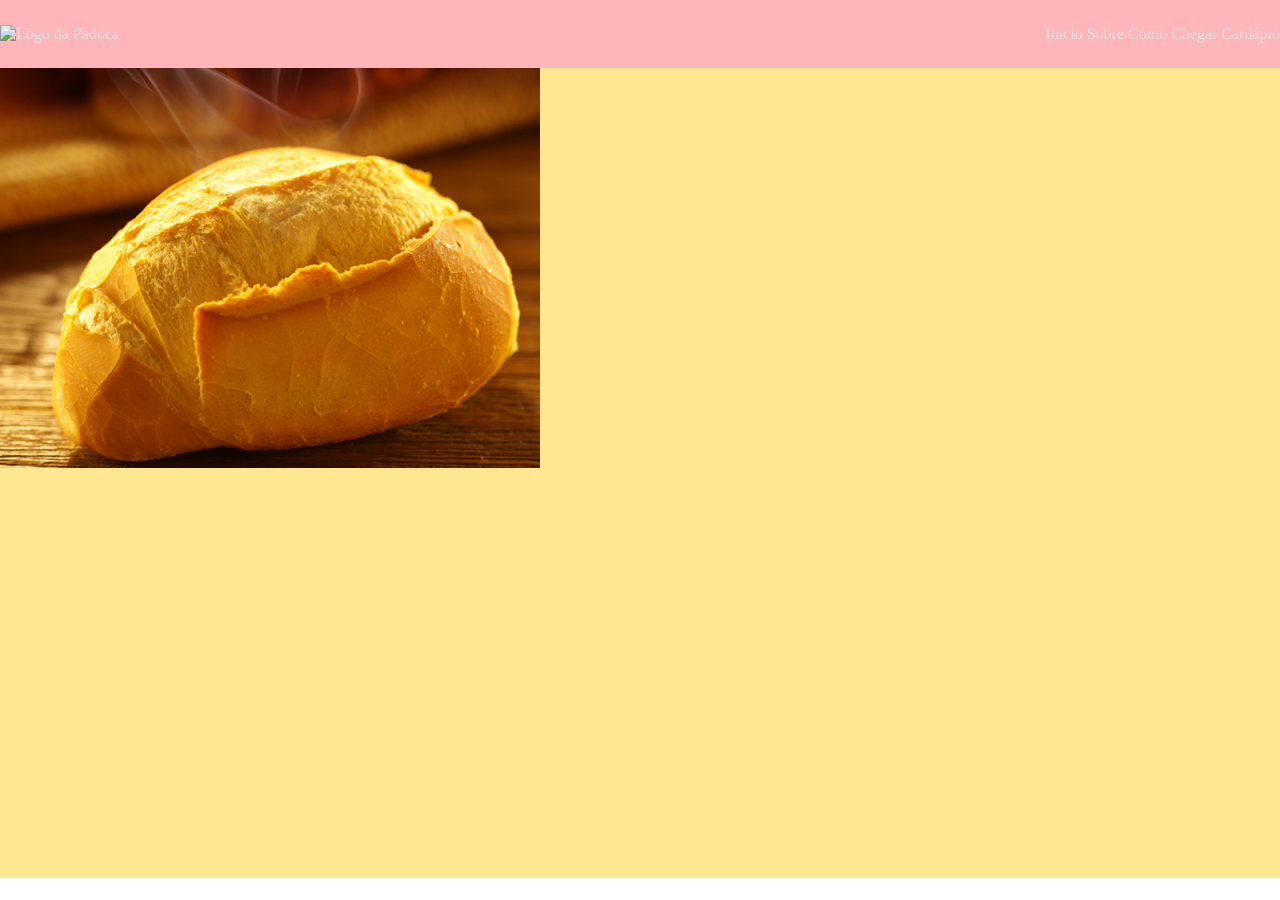
==== index.html @ beea47ed "Finalizado a estrutura inicial" ====
<!DOCTYPE html>
<html lang="pt-BR">
<head>
    <meta charset="UTF-8">
    <meta name="viewport" content="width=device-width, initial-scale=1.0">
    <title>Padoca Mágica</title>
    <link rel="stylesheet" href="./css/home.css">
</head>



<body>
    <header id="header" class="header">
        <img src="" alt="Logo da Padoca">



        <nav class="navigation">
            <a href="">Início</a>
            <a href="">Sobre</a>
            <a href="">Como Chegar</a>
            <a href="">Cardápio</a>
        </nav>
    </header>
    
    <main id="content" class="content">
        <section id="hero" class="hero">
        <img src="./assets/img/paoquentinho.png" alt="Pão Quentinho">
        <svg><use href="assets/icons/seta.svg"></use></svg>
        </section>
    </main>

</body>
</html>
---- css/home.css ----
@import url(layout.css);

.hero{
     background-color: var(--cor-alternativa);

     height: 90vh;


}
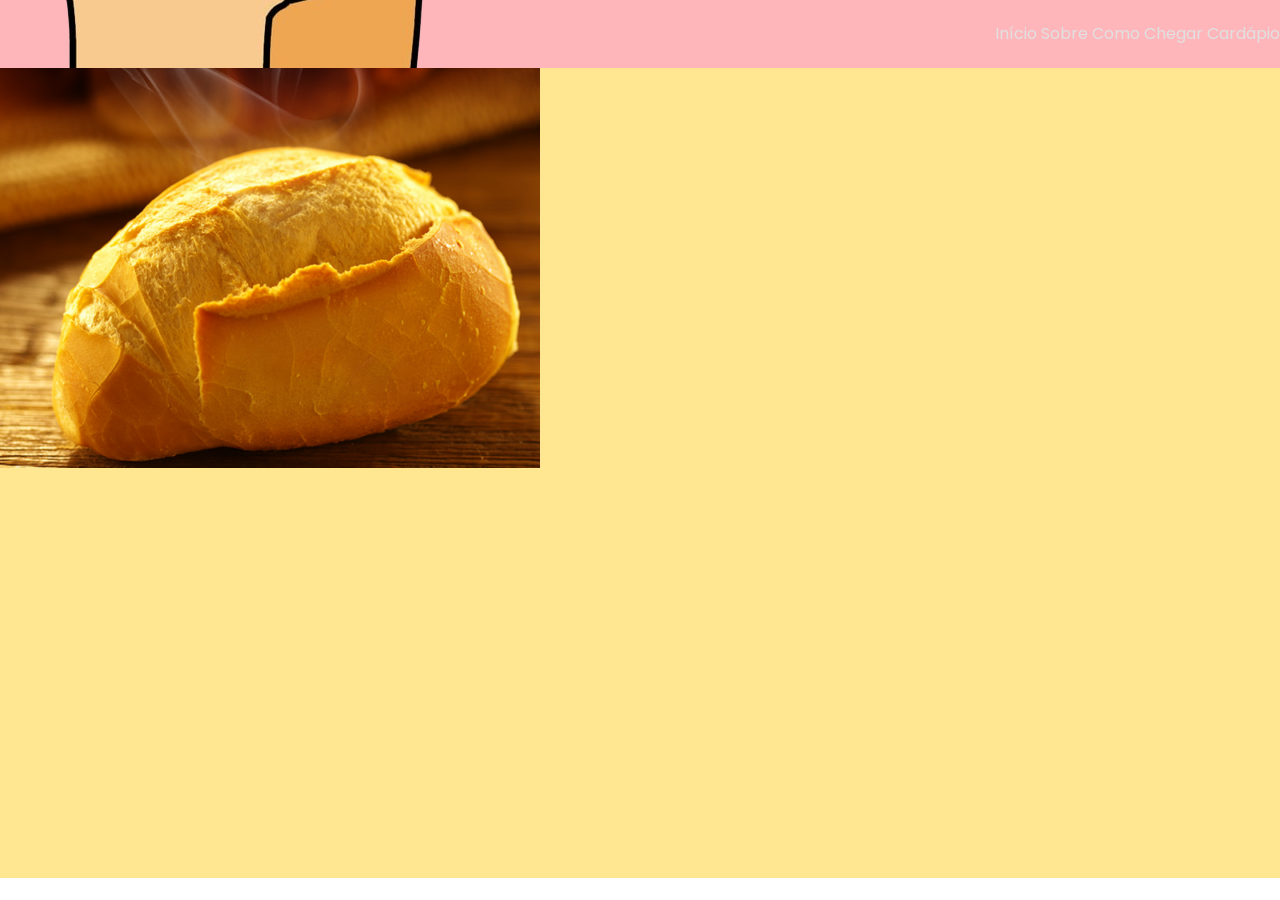
==== commit 50d242d4: "Fazendo ajustes com outro arquivo" ====
--- a/index.html
+++ b/index.html
@@ -11,7 +11,12 @@
 
 <body>
     <header id="header" class="header">
-        <img src="" alt="Logo da Padoca">
+        <div class="logo">
+        <img 
+        src="./assets/img/LogoImage.png" 
+        alt="Logo da Padoca Mágica">
+        <h1>Padoka Mágica</h1>
+        </div>
 
 
 
@@ -26,7 +31,7 @@
     <main id="content" class="content">
         <section id="hero" class="hero">
         <img src="./assets/img/paoquentinho.png" alt="Pão Quentinho">
-        <svg><use href="assets/icons/seta.svg"></use></svg>
+        <svg><use href="./assets/icons/seta.svg"></use></svg>
         </section>
     </main>
 
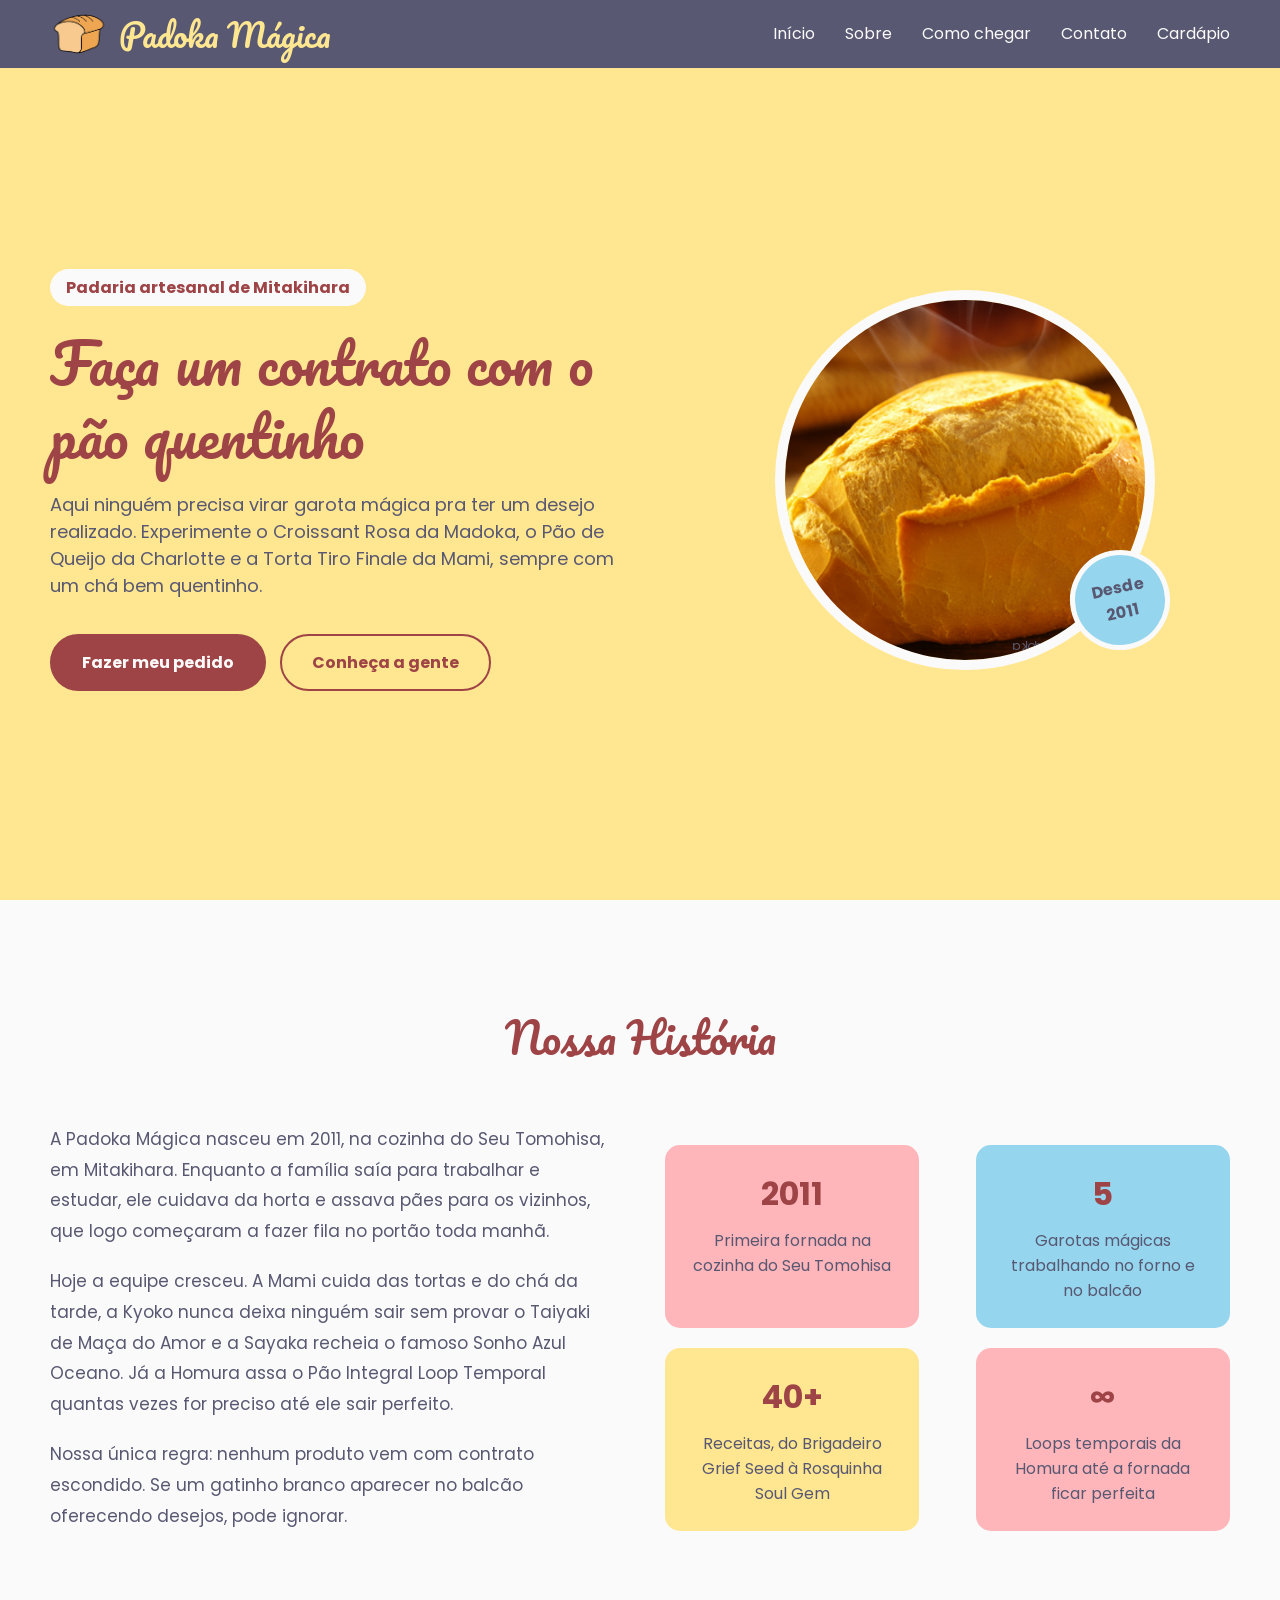
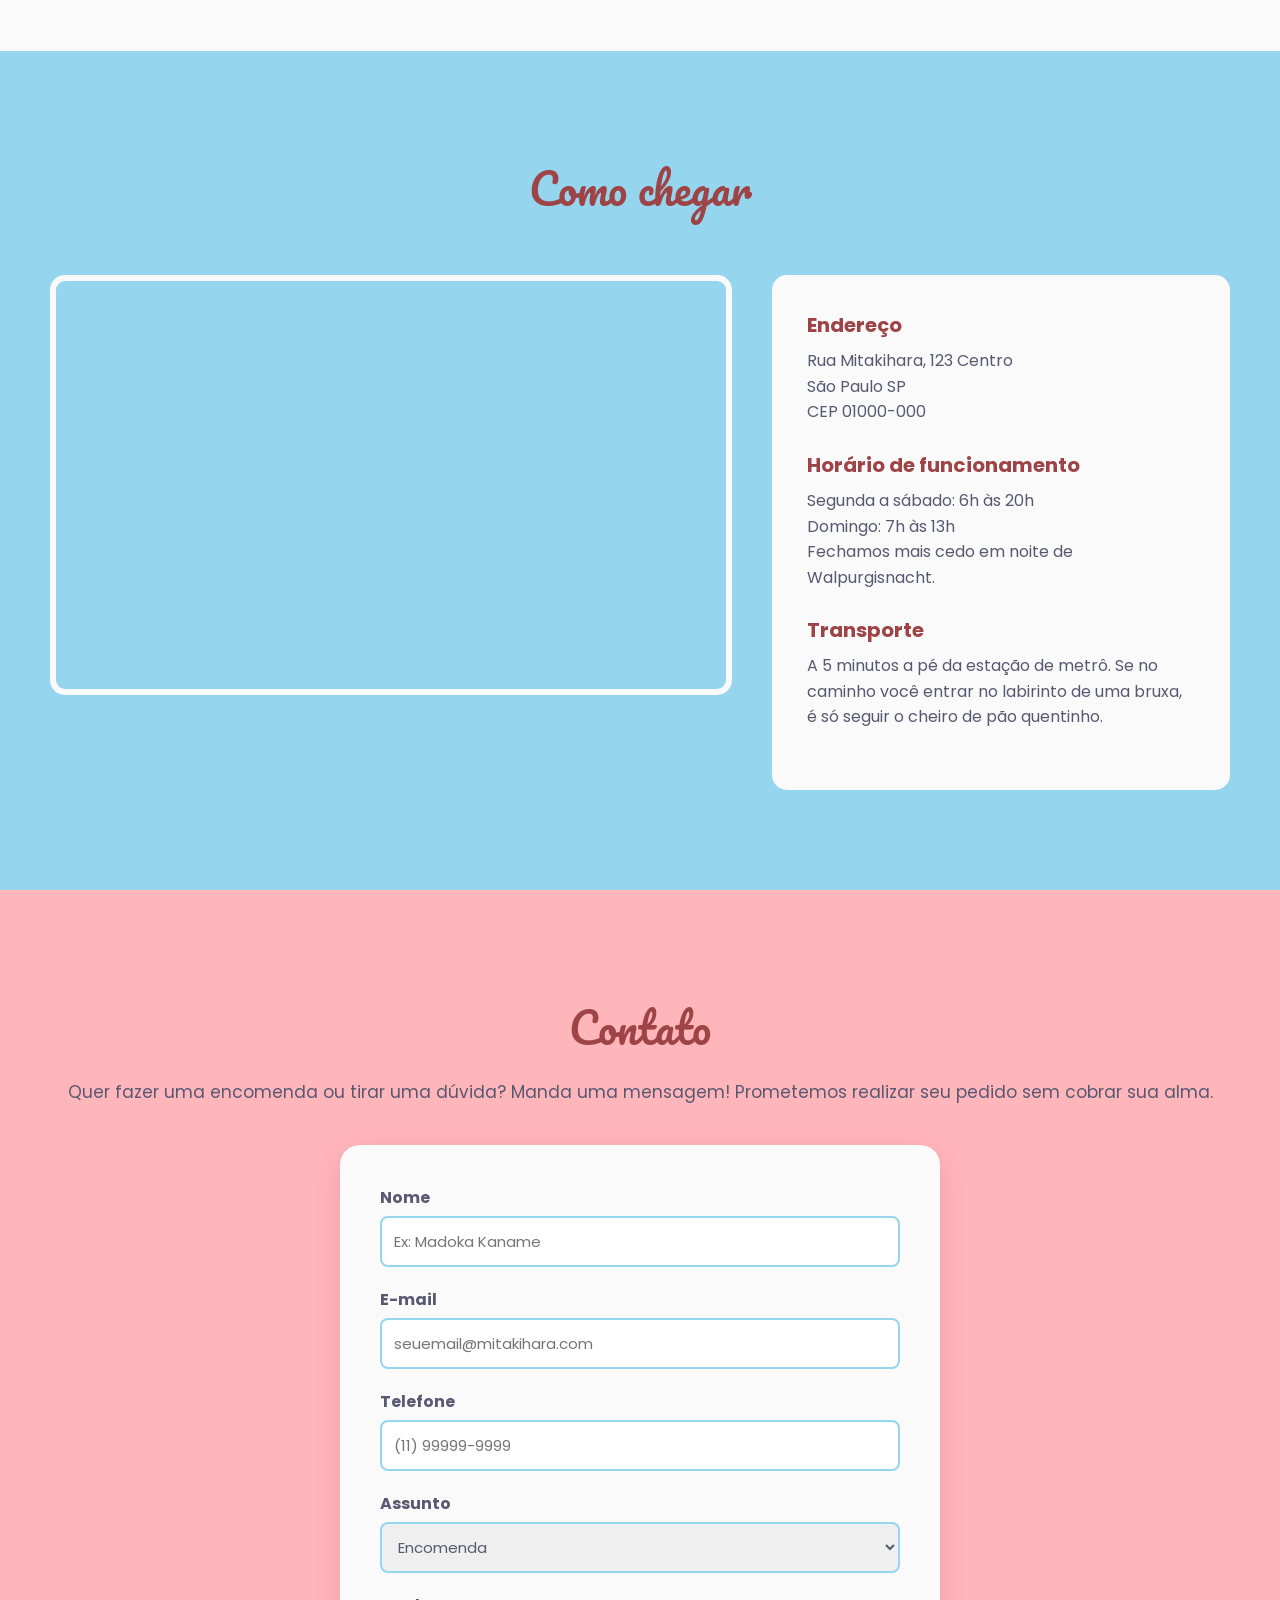
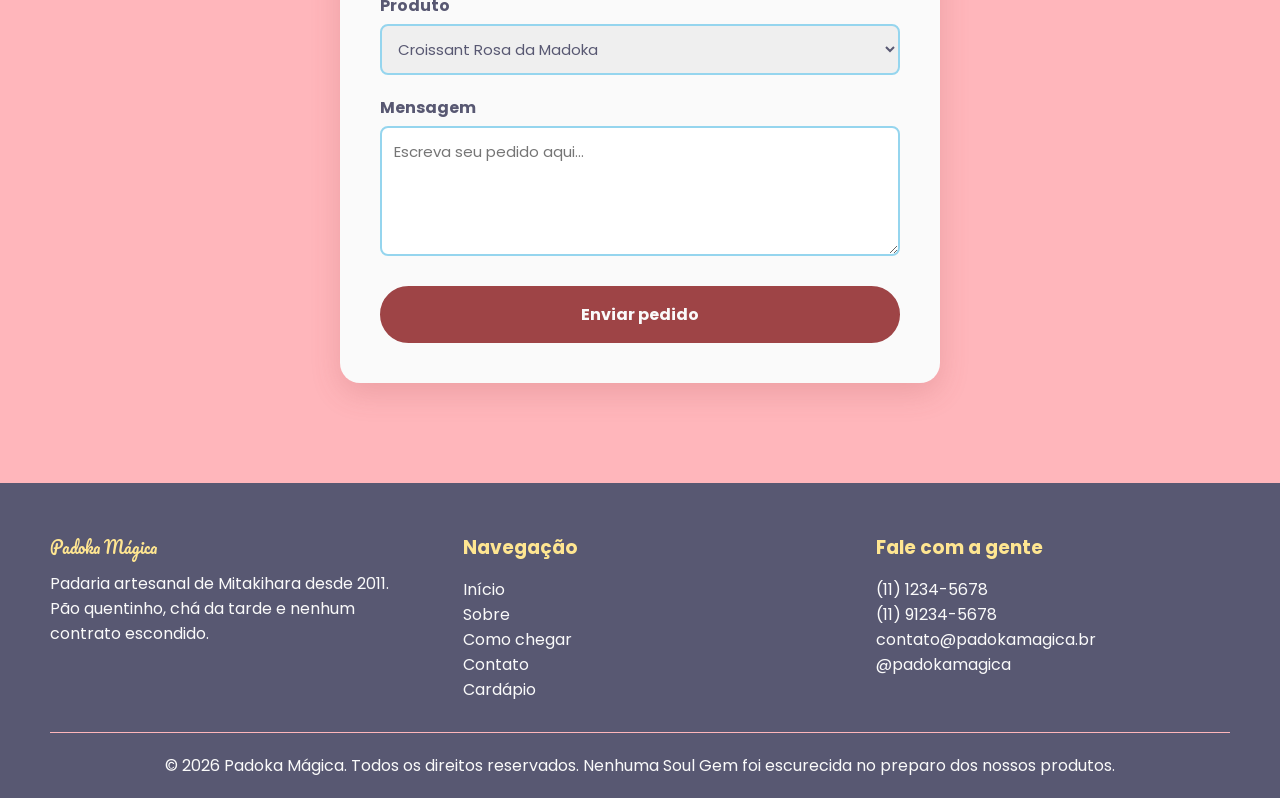
==== commit d314539a: "site quase finalizado falta os extras" ====
--- a/index.html
+++ b/index.html
@@ -1,39 +1,221 @@
-<!DOCTYPE html>
+<!doctype html>
 <html lang="pt-BR">
 <head>
-    <meta charset="UTF-8">
-    <meta name="viewport" content="width=device-width, initial-scale=1.0">
-    <title>Padoca Mágica</title>
-    <link rel="stylesheet" href="./css/home.css">
+<meta charset="UTF-8" />
+<meta name="viewport" content="width=device-width, initial-scale=1.0" />
+<title>Padoka Mágica</title>
+<link rel="stylesheet" href="./css/home.css" />
+<link
+rel="shortcut icon"
+href="assets/img/LogoImage.png"
+type="image/png" />
 </head>
-
-
-
 <body>
-    <header id="header" class="header">
-        <div class="logo">
-        <img 
-        src="./assets/img/LogoImage.png" 
-        alt="Logo da Padoca Mágica">
-        <h1>Padoka Mágica</h1>
-        </div>
-
-
-
-        <nav class="navigation">
-            <a href="">Início</a>
-            <a href="">Sobre</a>
-            <a href="">Como Chegar</a>
-            <a href="">Cardápio</a>
-        </nav>
-    </header>
-    
-    <main id="content" class="content">
-        <section id="hero" class="hero">
-        <img src="./assets/img/paoquentinho.png" alt="Pão Quentinho">
-        <svg><use href="./assets/icons/seta.svg"></use></svg>
-        </section>
-    </main>
-
+<header id="header" class="header">
+<a href="./index.html#hero" class="logoContainer">
+<img src="./assets/img/LogoImage.png" alt="Logo da Padoka Mágica" />
+<h1>Padoka Mágica</h1>
+</a>
+<nav class="navigation">
+<a href="./index.html#hero">Início</a>
+<a href="./index.html#historia">Sobre</a>
+<a href="./index.html#comoChegar">Como chegar</a>
+<a href="./index.html#contato">Contato</a>
+<a href="">Cardápio</a>
+</nav>
+</header>
+
+<main id="content" class="content">
+<section id="hero" class="hero">
+<div class="heroTexto">
+<p class="heroTag">Padaria artesanal de Mitakihara</p>
+<h1 class="heroTitulo">Faça um contrato com o pão quentinho</h1>
+<p class="heroSubtitulo">
+Aqui ninguém precisa virar garota mágica pra ter um desejo
+realizado. Experimente o Croissant Rosa da Madoka, o Pão de Queijo
+da Charlotte e a Torta Tiro Finale da Mami, sempre com um chá bem
+quentinho.
+</p>
+<div class="heroBotoes">
+<a href="#contato" class="botao">Fazer meu pedido</a>
+<a href="#historia" class="botao botaoSecundario">
+Conheça a gente
+</a>
+</div>
+</div>
+<div class="heroImagem">
+<div class="circulo">
+<img src="./assets/img/Madoka.png" alt="Madoka" class="madoka" />
+<img
+src="./assets/img/paoquentinho.png"
+alt="Pão Quentinho"
+class="pao" />
+</div>
+<p class="selo">Desde<br />2011</p>
+</div>
+</section>
+
+<section id="historia" class="historia">
+<h2 class="tituloSecao">Nossa História</h2>
+<div class="historiaConteudo">
+<div class="historiaTexto">
+<p>
+A Padoka Mágica nasceu em 2011, na cozinha do Seu Tomohisa, em
+Mitakihara. Enquanto a família saía para trabalhar e estudar, ele
+cuidava da horta e assava pães para os vizinhos, que logo
+começaram a fazer fila no portão toda manhã.
+</p>
+<p>
+Hoje a equipe cresceu. A Mami cuida das tortas e do chá da tarde,
+a Kyoko nunca deixa ninguém sair sem provar o Taiyaki de Maça do
+Amor e a Sayaka recheia o famoso Sonho Azul Oceano. Já a Homura
+assa o Pão Integral Loop Temporal quantas vezes for preciso até
+ele sair perfeito.
+</p>
+<p>
+Nossa única regra: nenhum produto vem com contrato escondido. Se
+um gatinho branco aparecer no balcão oferecendo desejos, pode
+ignorar.
+</p>
+</div>
+<div class="historiaCards">
+<div class="card">
+<span class="cardNumero">2011</span>
+<p>Primeira fornada na cozinha do Seu Tomohisa</p>
+</div>
+<div class="card cardAzul">
+<span class="cardNumero">5</span>
+<p>Garotas mágicas trabalhando no forno e no balcão</p>
+</div>
+<div class="card cardAmarelo">
+<span class="cardNumero">40+</span>
+<p>Receitas, do Brigadeiro Grief Seed à Rosquinha Soul Gem</p>
+</div>
+<div class="card">
+<span class="cardNumero">&infin;</span>
+<p>Loops temporais da Homura até a fornada ficar perfeita</p>
+</div>
+</div>
+</div>
+</section>
+
+<section id="comoChegar" class="comoChegar">
+<h2 class="tituloSecao">Como chegar</h2>
+<div class="comoChegarConteudo">
+<div class="mapa">
+<iframe
+src="https://maps.google.com/maps?q=Pra%C3%A7a%20da%20S%C3%A9%2C%20S%C3%A3o%20Paulo&z=15&output=embed"
+loading="lazy"
+title="Mapa da Padoka Mágica"></iframe>
+</div>
+<div class="infoEndereco">
+<h3>Endereço</h3>
+<p>
+Rua Mitakihara, 123 Centro<br />São Paulo SP<br />CEP
+01000-000
+</p>
+<h3>Horário de funcionamento</h3>
+<p>
+Segunda a sábado: 6h às 20h<br />Domingo: 7h às 13h<br />Fechamos
+mais cedo em noite de Walpurgisnacht.
+</p>
+<h3>Transporte</h3>
+<p>
+A 5 minutos a pé da estação de metrô. Se no caminho você entrar no
+labirinto de uma bruxa, é só seguir o cheiro de pão quentinho.
+</p>
+</div>
+</div>
+</section>
+
+<section id="contato" class="contato">
+<h2 class="tituloSecao">Contato</h2>
+<p class="contatoTexto">
+Quer fazer uma encomenda ou tirar uma dúvida? Manda uma mensagem!
+Prometemos realizar seu pedido sem cobrar sua alma.
+</p>
+<form id="formContato" class="formulario" action="#">
+<label for="nome">Nome</label>
+<input
+type="text"
+id="nome"
+name="nome"
+placeholder="Ex: Madoka Kaname"
+required />
+<label for="email">E-mail</label>
+<input
+type="email"
+id="email"
+name="email"
+placeholder="seuemail@mitakihara.com"
+required />
+<label for="telefone">Telefone</label>
+<input
+type="tel"
+id="telefone"
+name="telefone"
+placeholder="(11) 99999-9999" />
+<label for="assunto">Assunto</label>
+<select id="assunto" name="assunto">
+<option value="encomenda">Encomenda</option>
+<option value="duvida">Dúvida</option>
+<option value="elogio">Elogio</option>
+<option value="desejo">Fazer um desejo (não recomendamos)</option>
+</select>
+<label for="produto">Produto</label>
+<select id="produto" name="produto">
+<option value="croissant">Croissant Rosa da Madoka</option>
+<option value="paoQueijo">Pão de Queijo da Charlotte</option>
+<option value="torta">Torta Tiro Finale da Mami</option>
+<option value="taiyaki">Taiyaki de Maça do Amor da Kyoko</option>
+<option value="sonho">Sonho Azul Oceano da Sayaka</option>
+<option value="integral">Pão Integral Loop Temporal da Homura</option>
+<option value="rosquinha">Rosquinha Soul Gem</option>
+<option value="brigadeiro">Brigadeiro Grief Seed</option>
+<option value="cafe">Café Walpurgisnacht (extra forte)</option>
+</select>
+<label for="mensagem">Mensagem</label>
+<textarea
+id="mensagem"
+name="mensagem"
+placeholder="Escreva seu pedido aqui..."
+required></textarea>
+<button type="submit" class="botao botaoEnviar">Enviar pedido</button>
+</form>
+</section>
+</main>
+
+<footer id="footer" class="footer">
+<div class="footerContainer">
+<div class="footerColuna">
+<p class="footerLogo">Padoka Mágica</p>
+<p>
+Padaria artesanal de Mitakihara desde 2011. Pão quentinho, chá da
+tarde e nenhum contrato escondido.
+</p>
+</div>
+<div class="footerColuna">
+<h3>Navegação</h3>
+<a href="./index.html#hero">Início</a>
+<a href="./index.html#historia">Sobre</a>
+<a href="./index.html#comoChegar">Como chegar</a>
+<a href="./index.html#contato">Contato</a>
+<a href="">Cardápio</a>
+</div>
+<div class="footerColuna">
+<h3>Fale com a gente</h3>
+<p>(11) 1234-5678</p>
+<p>(11) 91234-5678</p>
+<p>contato@padokamagica.br</p>
+<p>@padokamagica</p>
+</div>
+</div>
+<div class="copyright">
+<p>
+&copy; 2026 Padoka Mágica. Todos os direitos reservados. Nenhuma Soul
+Gem foi escurecida no preparo dos nossos produtos.
+</p>
+</div>
+</footer>
 </body>
 </html>
--- a/css/home.css
+++ b/css/home.css
@@ -1,9 +1,356 @@
 @import url(layout.css);
 
-.hero{
-     background-color: var(--cor-alternativa);
-
-     height: 90vh;
-
-
+.hero {
+display: flex;
+align-items: center;
+justify-content: space-between;
+min-height: 100vh;
+padding: 120px 50px 60px 50px;
+background-color: var(--cor-amarela);
+}
+
+.heroTexto {
+width: 50%;
+}
+
+.heroTag {
+background-color: var(--cor-branca);
+color: var(--cor-vermelho);
+font-weight: bold;
+width: fit-content;
+padding: 6px 16px;
+margin-bottom: 20px;
+border-radius: 20px;
+}
+
+.heroTitulo {
+color: var(--cor-vermelho);
+font-family: "Fonte Titulo";
+font-size: 56px;
+font-weight: 300;
+line-height: 1.3;
+margin-bottom: 20px;
+}
+
+.heroSubtitulo {
+margin-bottom: 35px;
+font-size: large;
+}
+
+.botao {
+display: inline-block;
+background-color: var(--cor-vermelho);
+color: var(--cor-branca);
+border: 2px solid var(--cor-vermelho);
+border-radius: 30px;
+padding: 14px 30px;
+font-weight: bold;
+transition: 300ms;
+}
+
+.botaoSecundario {
+margin-left: 10px;
+background-color: transparent;
+color: var(--cor-vermelho);
+}
+
+.botao:hover {
+background-color: #742b2c;
+border-color: #742b2c;
+transform: translateY(-3px);
+}
+
+.botaoSecundario:hover {
+background-color: var(--cor-vermelho);
+border-color: var(--cor-vermelho);
+color: var(--cor-branca);
+}
+
+.heroImagem {
+width: 45%;
+display: flex;
+justify-content: center;
+position: relative;
+}
+
+.circulo {
+width: 380px;
+height: 380px;
+border: 10px solid var(--cor-branca);
+border-radius: 50%;
+overflow: hidden;
+position: relative;
+}
+
+.madoka {
+position: absolute;
+width: 80%;
+bottom: 0;
+left: 10%;
+transform: translateY(-6.5%) scale(-0.75, 0.75);
+z-index: 2;
+}
+
+.pao {
+position: absolute;
+width: 100%;
+height: 100%;
+object-fit: cover;
+z-index: 1;
+}
+
+.selo {
+position: absolute;
+bottom: 20px;
+right: 60px;
+z-index: 3;
+height: 100px;
+width: 100px;
+background-color: var(--cor-azul);
+border: 5px solid var(--cor-branca);
+border-radius: 50%;
+display: flex;
+justify-content: center;
+align-items: center;
+text-align: center;
+font-weight: bold;
+transform: rotate(-12deg);
+}
+
+.historia {
+padding: 100px 50px;
+background-color: var(--cor-branca);
+}
+
+.tituloSecao {
+margin-bottom: 50px;
+font-family: "Fonte Titulo";
+font-size: 42px;
+font-weight: 300;
+text-align: center;
+color: var(--cor-vermelho);
+}
+
+.historiaConteudo {
+display: flex;
+align-items: center;
+gap: 50px;
+}
+
+.historiaTexto {
+width: 50%;
+}
+
+.historiaTexto p {
+margin-bottom: 20px;
+font-size: 17px;
+line-height: 1.8;
+}
+
+.historiaCards {
+width: 50%;
+display: flex;
+flex-wrap: wrap;
+justify-content: space-between;
+gap: 20px;
+}
+
+.card {
+width: 45%;
+padding: 25px;
+background-color: var(--cor-rosa);
+border-radius: 15px;
+text-align: center;
+transition: 300ms;
+}
+
+.card:hover {
+transform: scale(1.05);
+}
+
+.cardNumero {
+display: block;
+margin-bottom: 10px;
+font-size: 32px;
+font-weight: bold;
+color: var(--cor-vermelho);
+}
+
+.cardAzul {
+background-color: var(--cor-azul);
+}
+
+.cardAmarelo {
+background-color: var(--cor-amarela);
+}
+
+.comoChegar {
+padding: 100px 50px;
+background-color: var(--cor-azul);
+}
+
+.comoChegarConteudo {
+display: flex;
+gap: 40px;
+}
+
+.mapa {
+width: 60%;
+}
+
+.mapa iframe {
+display: block;
+width: 100%;
+height: 420px;
+border: 6px solid var(--cor-branca);
+border-radius: 15px;
+}
+
+.infoEndereco {
+width: 40%;
+padding: 35px;
+background-color: var(--cor-branca);
+border-radius: 15px;
+}
+
+.infoEndereco h3 {
+margin-bottom: 8px;
+font-size: 20px;
+color: var(--cor-vermelho);
+}
+
+.infoEndereco p {
+margin-bottom: 25px;
+line-height: 1.6;
+}
+
+.contato {
+padding: 100px 50px;
+background-color: var(--cor-rosa);
+}
+
+.contato .tituloSecao {
+margin-bottom: 15px;
+}
+
+.contatoTexto {
+margin-bottom: 40px;
+font-size: 17px;
+text-align: center;
+}
+
+.formulario {
+display: flex;
+flex-direction: column;
+max-width: 600px;
+margin: 0 auto;
+padding: 40px;
+background-color: var(--cor-branca);
+border-radius: 20px;
+box-shadow: 0px 10px 30px rgba(158, 68, 70, 0.2);
+}
+
+.formulario label {
+margin-bottom: 6px;
+font-weight: bold;
+}
+
+.formulario input,
+.formulario select,
+.formulario textarea {
+margin-bottom: 20px;
+padding: 12px;
+border: 2px solid var(--cor-azul);
+border-radius: 8px;
+font-family: inherit;
+font-size: 15px;
+color: var(--cor-roxa);
+}
+
+.formulario input:focus,
+.formulario select:focus,
+.formulario textarea:focus {
+outline: none;
+border-color: var(--cor-vermelho);
+}
+
+.formulario textarea {
+height: 130px;
+resize: vertical;
+}
+
+.botaoEnviar {
+margin-top: 10px;
+font-family: inherit;
+font-size: 16px;
+cursor: pointer;
+}
+
+@media (max-width: 768px) {
+.hero {
+flex-direction: column;
+padding: 190px 20px 60px;
+}
+
+.heroTexto,
+.heroImagem {
+width: 100%;
+}
+
+.heroTexto {
+text-align: center;
+}
+
+.heroTag {
+margin: 0 auto 20px;
+}
+
+.heroTitulo {
+font-size: 38px;
+}
+
+.botaoSecundario {
+margin-left: 0;
+margin-top: 10px;
+}
+
+.circulo {
+width: 250px;
+height: 250px;
+margin-top: 40px;
+}
+
+.selo {
+width: 85px;
+height: 85px;
+right: 20px;
+font-size: 14px;
+}
+
+.historia,
+.comoChegar,
+.contato {
+padding: 70px 20px;
+}
+
+.tituloSecao {
+font-size: 34px;
+}
+
+.historiaConteudo,
+.comoChegarConteudo {
+flex-direction: column;
+}
+
+.historiaTexto,
+.historiaCards,
+.mapa,
+.infoEndereco,
+.card {
+width: 100%;
+}
+
+.formulario {
+padding: 25px;
+}
 }
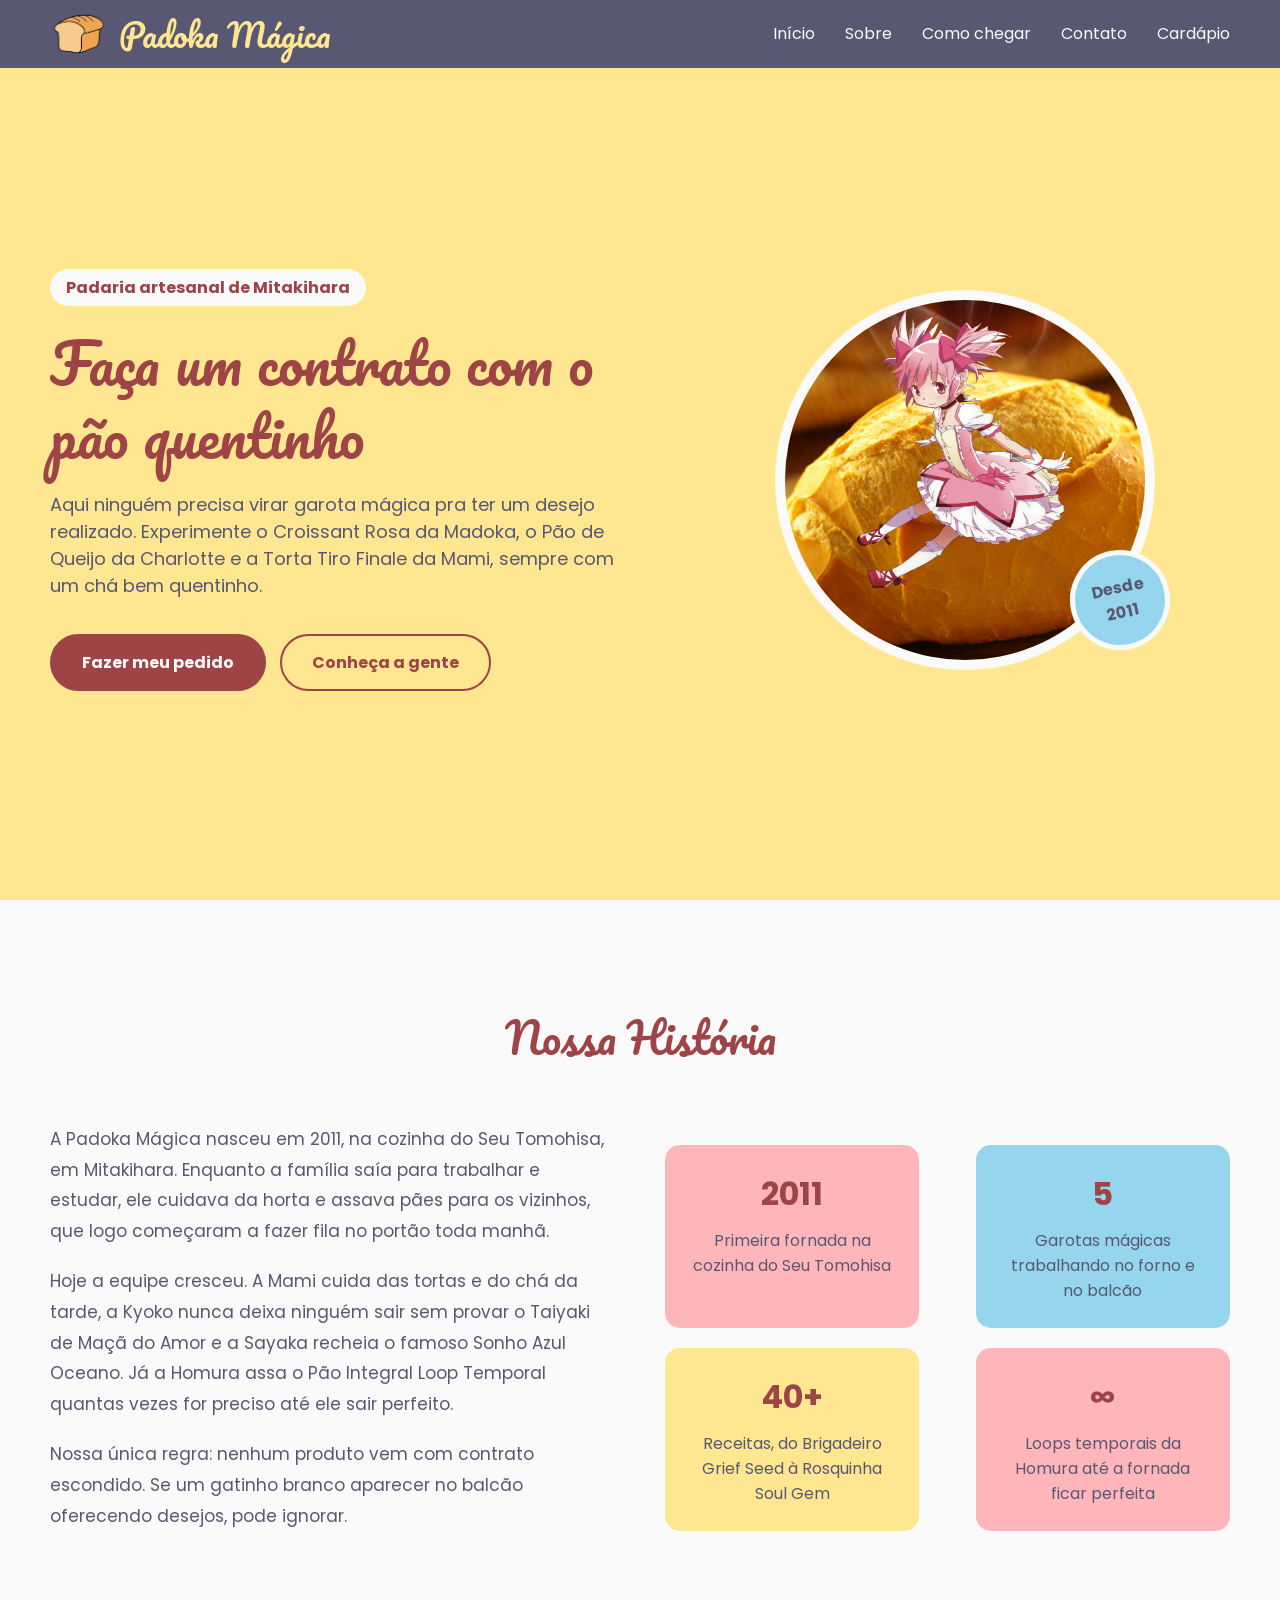
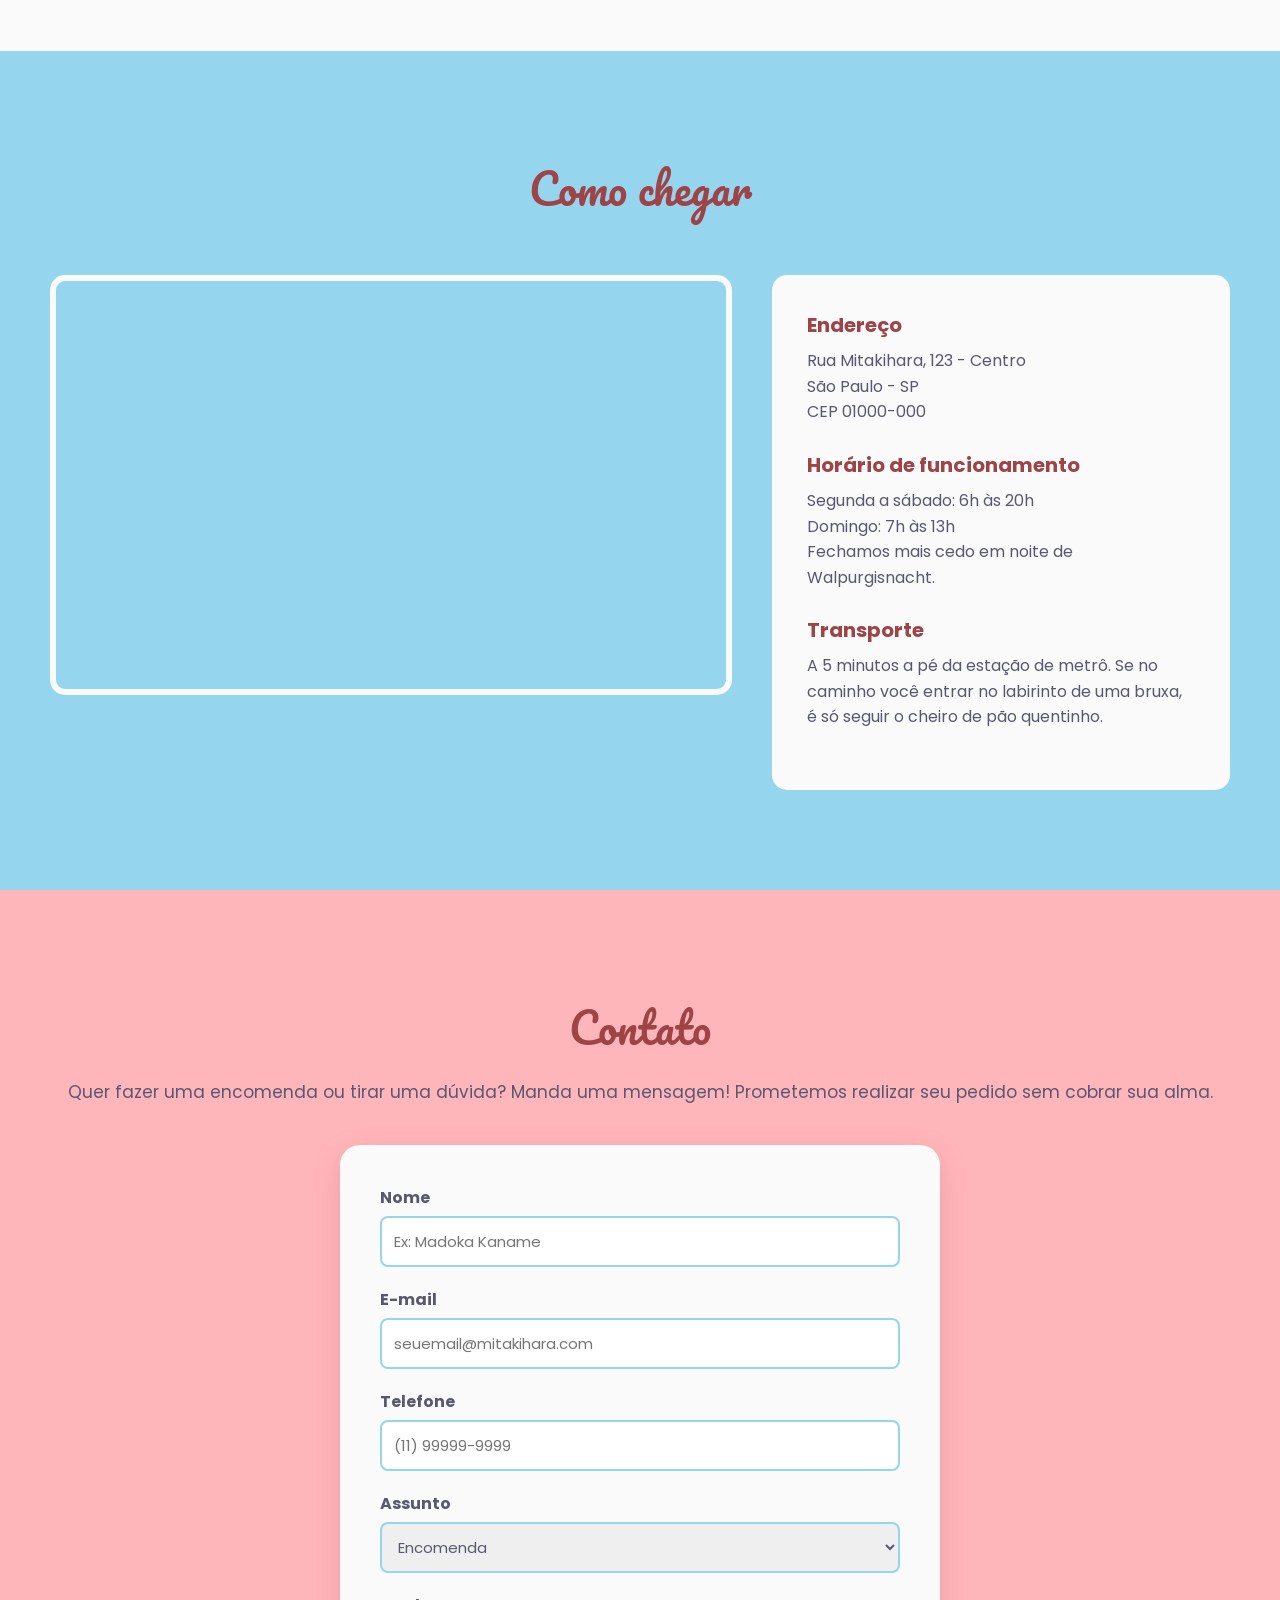
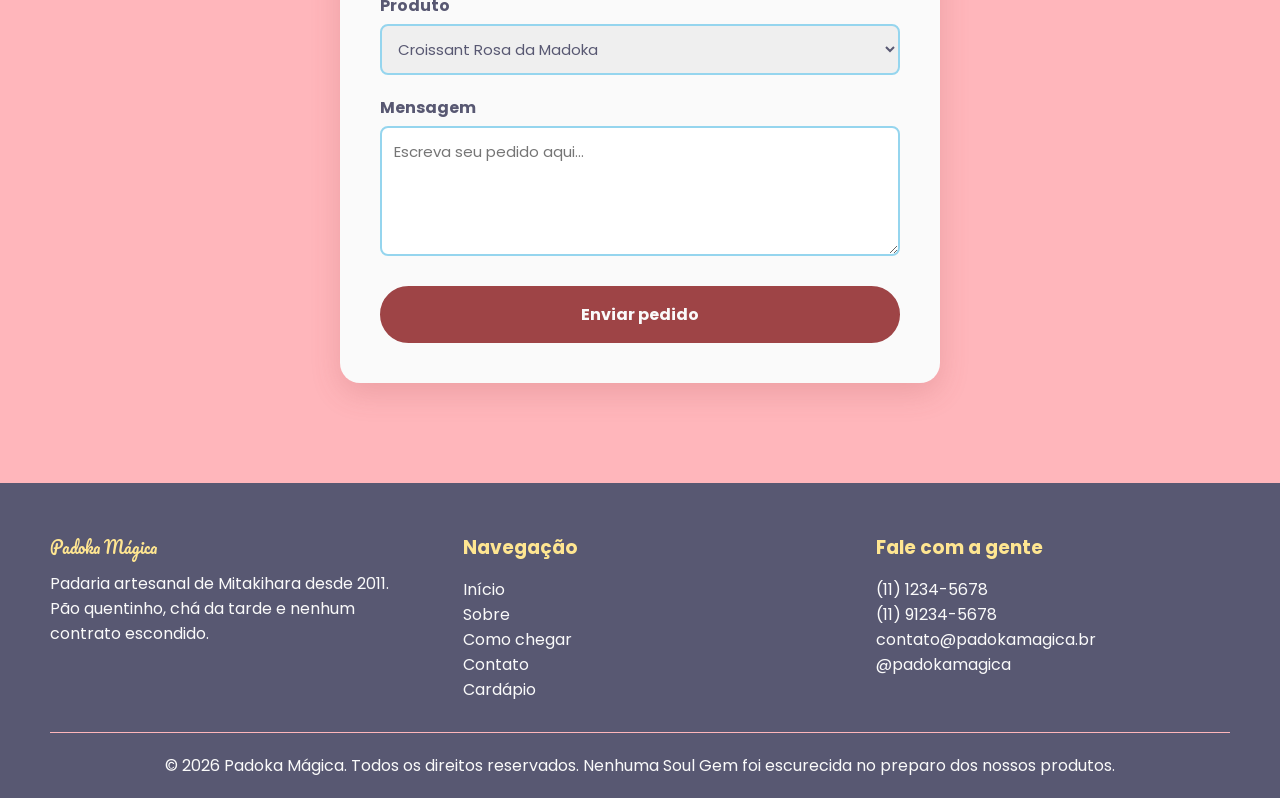
==== commit 0e25b1db: "estilizando o cardapio" ====
--- a/index.html
+++ b/index.html
@@ -1,221 +1,225 @@
 <!doctype html>
 <html lang="pt-BR">
-<head>
-<meta charset="UTF-8" />
-<meta name="viewport" content="width=device-width, initial-scale=1.0" />
-<title>Padoka Mágica</title>
-<link rel="stylesheet" href="./css/home.css" />
-<link
-rel="shortcut icon"
-href="assets/img/LogoImage.png"
-type="image/png" />
-</head>
-<body>
-<header id="header" class="header">
-<a href="./index.html#hero" class="logoContainer">
-<img src="./assets/img/LogoImage.png" alt="Logo da Padoka Mágica" />
-<h1>Padoka Mágica</h1>
-</a>
-<nav class="navigation">
-<a href="./index.html#hero">Início</a>
-<a href="./index.html#historia">Sobre</a>
-<a href="./index.html#comoChegar">Como chegar</a>
-<a href="./index.html#contato">Contato</a>
-<a href="">Cardápio</a>
-</nav>
-</header>
-
-<main id="content" class="content">
-<section id="hero" class="hero">
-<div class="heroTexto">
-<p class="heroTag">Padaria artesanal de Mitakihara</p>
-<h1 class="heroTitulo">Faça um contrato com o pão quentinho</h1>
-<p class="heroSubtitulo">
-Aqui ninguém precisa virar garota mágica pra ter um desejo
-realizado. Experimente o Croissant Rosa da Madoka, o Pão de Queijo
-da Charlotte e a Torta Tiro Finale da Mami, sempre com um chá bem
-quentinho.
-</p>
-<div class="heroBotoes">
-<a href="#contato" class="botao">Fazer meu pedido</a>
-<a href="#historia" class="botao botaoSecundario">
-Conheça a gente
-</a>
-</div>
-</div>
-<div class="heroImagem">
-<div class="circulo">
-<img src="./assets/img/Madoka.png" alt="Madoka" class="madoka" />
-<img
-src="./assets/img/paoquentinho.png"
-alt="Pão Quentinho"
-class="pao" />
-</div>
-<p class="selo">Desde<br />2011</p>
-</div>
-</section>
-
-<section id="historia" class="historia">
-<h2 class="tituloSecao">Nossa História</h2>
-<div class="historiaConteudo">
-<div class="historiaTexto">
-<p>
-A Padoka Mágica nasceu em 2011, na cozinha do Seu Tomohisa, em
-Mitakihara. Enquanto a família saía para trabalhar e estudar, ele
-cuidava da horta e assava pães para os vizinhos, que logo
-começaram a fazer fila no portão toda manhã.
-</p>
-<p>
-Hoje a equipe cresceu. A Mami cuida das tortas e do chá da tarde,
-a Kyoko nunca deixa ninguém sair sem provar o Taiyaki de Maça do
-Amor e a Sayaka recheia o famoso Sonho Azul Oceano. Já a Homura
-assa o Pão Integral Loop Temporal quantas vezes for preciso até
-ele sair perfeito.
-</p>
-<p>
-Nossa única regra: nenhum produto vem com contrato escondido. Se
-um gatinho branco aparecer no balcão oferecendo desejos, pode
-ignorar.
-</p>
-</div>
-<div class="historiaCards">
-<div class="card">
-<span class="cardNumero">2011</span>
-<p>Primeira fornada na cozinha do Seu Tomohisa</p>
-</div>
-<div class="card cardAzul">
-<span class="cardNumero">5</span>
-<p>Garotas mágicas trabalhando no forno e no balcão</p>
-</div>
-<div class="card cardAmarelo">
-<span class="cardNumero">40+</span>
-<p>Receitas, do Brigadeiro Grief Seed à Rosquinha Soul Gem</p>
-</div>
-<div class="card">
-<span class="cardNumero">&infin;</span>
-<p>Loops temporais da Homura até a fornada ficar perfeita</p>
-</div>
-</div>
-</div>
-</section>
-
-<section id="comoChegar" class="comoChegar">
-<h2 class="tituloSecao">Como chegar</h2>
-<div class="comoChegarConteudo">
-<div class="mapa">
-<iframe
-src="https://maps.google.com/maps?q=Pra%C3%A7a%20da%20S%C3%A9%2C%20S%C3%A3o%20Paulo&z=15&output=embed"
-loading="lazy"
-title="Mapa da Padoka Mágica"></iframe>
-</div>
-<div class="infoEndereco">
-<h3>Endereço</h3>
-<p>
-Rua Mitakihara, 123 Centro<br />São Paulo SP<br />CEP
-01000-000
-</p>
-<h3>Horário de funcionamento</h3>
-<p>
-Segunda a sábado: 6h às 20h<br />Domingo: 7h às 13h<br />Fechamos
-mais cedo em noite de Walpurgisnacht.
-</p>
-<h3>Transporte</h3>
-<p>
-A 5 minutos a pé da estação de metrô. Se no caminho você entrar no
-labirinto de uma bruxa, é só seguir o cheiro de pão quentinho.
-</p>
-</div>
-</div>
-</section>
-
-<section id="contato" class="contato">
-<h2 class="tituloSecao">Contato</h2>
-<p class="contatoTexto">
-Quer fazer uma encomenda ou tirar uma dúvida? Manda uma mensagem!
-Prometemos realizar seu pedido sem cobrar sua alma.
-</p>
-<form id="formContato" class="formulario" action="#">
-<label for="nome">Nome</label>
-<input
-type="text"
-id="nome"
-name="nome"
-placeholder="Ex: Madoka Kaname"
-required />
-<label for="email">E-mail</label>
-<input
-type="email"
-id="email"
-name="email"
-placeholder="seuemail@mitakihara.com"
-required />
-<label for="telefone">Telefone</label>
-<input
-type="tel"
-id="telefone"
-name="telefone"
-placeholder="(11) 99999-9999" />
-<label for="assunto">Assunto</label>
-<select id="assunto" name="assunto">
-<option value="encomenda">Encomenda</option>
-<option value="duvida">Dúvida</option>
-<option value="elogio">Elogio</option>
-<option value="desejo">Fazer um desejo (não recomendamos)</option>
-</select>
-<label for="produto">Produto</label>
-<select id="produto" name="produto">
-<option value="croissant">Croissant Rosa da Madoka</option>
-<option value="paoQueijo">Pão de Queijo da Charlotte</option>
-<option value="torta">Torta Tiro Finale da Mami</option>
-<option value="taiyaki">Taiyaki de Maça do Amor da Kyoko</option>
-<option value="sonho">Sonho Azul Oceano da Sayaka</option>
-<option value="integral">Pão Integral Loop Temporal da Homura</option>
-<option value="rosquinha">Rosquinha Soul Gem</option>
-<option value="brigadeiro">Brigadeiro Grief Seed</option>
-<option value="cafe">Café Walpurgisnacht (extra forte)</option>
-</select>
-<label for="mensagem">Mensagem</label>
-<textarea
-id="mensagem"
-name="mensagem"
-placeholder="Escreva seu pedido aqui..."
-required></textarea>
-<button type="submit" class="botao botaoEnviar">Enviar pedido</button>
-</form>
-</section>
-</main>
-
-<footer id="footer" class="footer">
-<div class="footerContainer">
-<div class="footerColuna">
-<p class="footerLogo">Padoka Mágica</p>
-<p>
-Padaria artesanal de Mitakihara desde 2011. Pão quentinho, chá da
-tarde e nenhum contrato escondido.
-</p>
-</div>
-<div class="footerColuna">
-<h3>Navegação</h3>
-<a href="./index.html#hero">Início</a>
-<a href="./index.html#historia">Sobre</a>
-<a href="./index.html#comoChegar">Como chegar</a>
-<a href="./index.html#contato">Contato</a>
-<a href="">Cardápio</a>
-</div>
-<div class="footerColuna">
-<h3>Fale com a gente</h3>
-<p>(11) 1234-5678</p>
-<p>(11) 91234-5678</p>
-<p>contato@padokamagica.br</p>
-<p>@padokamagica</p>
-</div>
-</div>
-<div class="copyright">
-<p>
-&copy; 2026 Padoka Mágica. Todos os direitos reservados. Nenhuma Soul
-Gem foi escurecida no preparo dos nossos produtos.
-</p>
-</div>
-</footer>
-</body>
-</html>+  <head>
+    <meta charset="UTF-8" />
+    <meta name="viewport" content="width=device-width, initial-scale=1.0" />
+    <title>Padoka Mágica</title>
+    <link rel="stylesheet" href="./css/home.css" />
+    <link
+      rel="shortcut icon"
+      href="assets/img/LogoImage.png"
+      type="image/png" />
+  </head>
+
+  <body>
+    <header id="header" class="header">
+      <a href="./index.html#hero" class="logoContainer">
+        <img src="./assets/img/LogoImage.png" alt="Logo da Padoka Mágica" />
+        <h1>Padoka Mágica</h1>
+      </a>
+
+      <nav class="navigation">
+        <a href="./index.html#hero">Início</a>
+        <a href="./index.html#historia">Sobre</a>
+        <a href="./index.html#comoChegar">Como chegar</a>
+        <a href="./index.html#contato">Contato</a>
+        <a href="./cardapio.html">Cardápio</a>
+      </nav>
+    </header>
+
+    <main id="content" class="content">
+      <section id="hero" class="hero">
+        <div class="heroTexto">
+          <p class="heroTag">Padaria artesanal de Mitakihara</p>
+          <h1 class="heroTitulo">Faça um contrato com o pão quentinho</h1>
+          <p class="heroSubtitulo">
+            Aqui ninguém precisa virar garota mágica pra ter um desejo
+            realizado. Experimente o Croissant Rosa da Madoka, o Pão de Queijo
+            da Charlotte e a Torta Tiro Finale da Mami, sempre com um chá bem
+            quentinho.
+          </p>
+          <div class="heroBotoes">
+            <a href="#ata" class="botao">Fazer meu pedido</a>
+            <a href="#putz" class="botao botaoSecundario">Conheça a gente</a>
+          </div>
+        </div>
+
+        <div class="heroImagem">
+          <div class="circulo">
+            <img src="./assets/img/Madoka.png" alt="Madoka" class="madoka" />
+            <img
+              src="./assets/img/heroImage.png"
+              alt="Pão Quentinho"
+              class="pao" />
+          </div>
+          <p class="selo">Desde<br />2011</p>
+        </div>
+      </section>
+
+      <section id="historia" class="historia">
+        <h2 class="tituloSecao">Nossa História</h2>
+        <div class="historiaConteudo">
+          <div class="historiaTexto">
+            <p>
+              A Padoka Mágica nasceu em 2011, na cozinha do Seu Tomohisa, em
+              Mitakihara. Enquanto a família saía para trabalhar e estudar, ele
+              cuidava da horta e assava pães para os vizinhos, que logo
+              começaram a fazer fila no portão toda manhã.
+            </p>
+            <p>
+              Hoje a equipe cresceu. A Mami cuida das tortas e do chá da tarde,
+              a Kyoko nunca deixa ninguém sair sem provar o Taiyaki de Maçã do
+              Amor e a Sayaka recheia o famoso Sonho Azul Oceano. Já a Homura
+              assa o Pão Integral Loop Temporal quantas vezes for preciso até
+              ele sair perfeito.
+            </p>
+            <p>
+              Nossa única regra: nenhum produto vem com contrato escondido. Se
+              um gatinho branco aparecer no balcão oferecendo desejos, pode
+              ignorar.
+            </p>
+          </div>
+          <div class="historiaCards">
+            <div class="card">
+              <span class="cardNumero">2011</span>
+              <p>Primeira fornada na cozinha do Seu Tomohisa</p>
+            </div>
+            <div class="card cardAzul">
+              <span class="cardNumero">5</span>
+              <p>Garotas mágicas trabalhando no forno e no balcão</p>
+            </div>
+            <div class="card cardAmarelo">
+              <span class="cardNumero">40+</span>
+              <p>Receitas, do Brigadeiro Grief Seed à Rosquinha Soul Gem</p>
+            </div>
+            <div class="card">
+              <span class="cardNumero">∞</span>
+              <p>Loops temporais da Homura até a fornada ficar perfeita</p>
+            </div>
+          </div>
+        </div>
+      </section>
+
+      <section id="comoChegar" class="comoChegar">
+        <h2 class="tituloSecao">Como chegar</h2>
+        <div class="comoChegarConteudo">
+          <div class="mapa">
+            <iframe
+              src="https://maps.google.com/maps?q=Pra%C3%A7a%20da%20S%C3%A9%2C%20S%C3%A3o%20Paulo&z=15&output=embed"
+              loading="lazy"
+              title="Mapa da Padoka Mágica"></iframe>
+          </div>
+          <div class="infoEndereco">
+            <h3>Endereço</h3>
+            <p>
+              Rua Mitakihara, 123 - Centro<br />São Paulo - SP<br />CEP
+              01000-000
+            </p>
+            <h3>Horário de funcionamento</h3>
+            <p>
+              Segunda a sábado: 6h às 20h<br />Domingo: 7h às 13h<br />Fechamos
+              mais cedo em noite de Walpurgisnacht.
+            </p>
+            <h3>Transporte</h3>
+            <p>
+              A 5 minutos a pé da estação de metrô. Se no caminho você entrar no
+              labirinto de uma bruxa, é só seguir o cheiro de pão quentinho.
+            </p>
+          </div>
+        </div>
+      </section>
+
+      <section id="contato" class="contato">
+        <h2 class="tituloSecao">Contato</h2>
+        <p class="contatoTexto">
+          Quer fazer uma encomenda ou tirar uma dúvida? Manda uma mensagem!
+          Prometemos realizar seu pedido sem cobrar sua alma.
+        </p>
+        <form id="formContato" class="formulario" action="#">
+          <label for="nome">Nome</label>
+          <input
+            type="text"
+            id="nome"
+            name="nome"
+            placeholder="Ex: Madoka Kaname"
+            required />
+          <label for="email">E-mail</label>
+          <input
+            type="email"
+            id="email"
+            name="email"
+            placeholder="seuemail@mitakihara.com"
+            required />
+          <label for="telefone">Telefone</label>
+          <input
+            type="tel"
+            id="telefone"
+            name="telefone"
+            placeholder="(11) 99999-9999" />
+
+          <label for="assunto">Assunto</label>
+          <select id="assunto" name="assunto">
+            <option value="encomenda">Encomenda</option>
+            <option value="duvida">Dúvida</option>
+            <option value="elogio">Elogio</option>
+            <option value="desejo">Fazer um desejo (não recomendamos)</option>
+          </select>
+          <label for="produto">Produto</label>
+          <select id="produto" name="produto">
+            <option value="croissant">Croissant Rosa da Madoka</option>
+            <option value="paoQueijo">Pão de Queijo da Charlotte</option>
+            <option value="torta">Torta Tiro Finale da Mami</option>
+            <option value="taiyaki">Taiyaki de Maçã do Amor da Kyoko</option>
+            <option value="sonho">Sonho Azul Oceano da Sayaka</option>
+            <option value="integral">
+              Pão Integral Loop Temporal da Homura
+            </option>
+            <option value="rosquinha">Rosquinha Soul Gem</option>
+            <option value="brigadeiro">Brigadeiro Grief Seed</option>
+            <option value="cafe">Café Walpurgisnacht (extra forte)</option>
+          </select>
+          <label for="mensagem">Mensagem</label>
+          <textarea
+            id="mensagem"
+            name="mensagem"
+            placeholder="Escreva seu pedido aqui..."
+            required></textarea>
+          <button type="submit" class="botao botaoEnviar">Enviar pedido</button>
+        </form>
+      </section>
+    </main>
+
+    <footer id="footer" class="footer">
+      <div class="footerContainer">
+        <div class="footerColuna">
+          <p class="footerLogo">Padoka Mágica</p>
+          <p>
+            Padaria artesanal de Mitakihara desde 2011. Pão quentinho, chá da
+            tarde e nenhum contrato escondido.
+          </p>
+        </div>
+        <div class="footerColuna">
+          <h3>Navegação</h3>
+          <a href="./index.html#hero">Início</a>
+          <a href="./index.html#historia">Sobre</a>
+          <a href="./index.html#comoChegar">Como chegar</a>
+          <a href="./index.html#contato">Contato</a>
+          <a href="#">Cardápio</a>
+        </div>
+        <div class="footerColuna">
+          <h3>Fale com a gente</h3>
+          <p>(11) 1234-5678</p>
+          <p>(11) 91234-5678</p>
+          <p>contato@padokamagica.br</p>
+          <p>@padokamagica</p>
+        </div>
+      </div>
+      <div class="copyright">
+        <p>
+          &copy; 2026 Padoka Mágica. Todos os direitos reservados. Nenhuma Soul
+          Gem foi escurecida no preparo dos nossos produtos.
+        </p>
+      </div>
+    </footer>
+  </body>
+</html>
--- a/css/home.css
+++ b/css/home.css
@@ -1,356 +1,368 @@
 @import url(layout.css);
 
 .hero {
-display: flex;
-align-items: center;
-justify-content: space-between;
-min-height: 100vh;
-padding: 120px 50px 60px 50px;
-background-color: var(--cor-amarela);
+  display: flex;
+  align-items: center;
+  justify-content: space-between;
+  min-height: 100vh;
+  padding: 120px 50px 60px 50px;
+  background-color: var(--cor-amarela);
 }
 
 .heroTexto {
-width: 50%;
+  width: 50%;
 }
 
 .heroTag {
-background-color: var(--cor-branca);
-color: var(--cor-vermelho);
-font-weight: bold;
-width: fit-content;
-padding: 6px 16px;
-margin-bottom: 20px;
-border-radius: 20px;
+  background-color: var(--cor-branca);
+  color: var(--cor-vermelho);
+  font-weight: bold;
+
+  width: fit-content;
+
+  padding: 6px 16px;
+  margin-bottom: 20px;
+
+  border-radius: 20px;
 }
 
 .heroTitulo {
-color: var(--cor-vermelho);
-font-family: "Fonte Titulo";
-font-size: 56px;
-font-weight: 300;
-line-height: 1.3;
-margin-bottom: 20px;
+  color: var(--cor-vermelho);
+
+  font-family: "Fonte Titulo";
+  font-size: 56px;
+  font-weight: 300;
+  line-height: 1.3;
+
+  margin-bottom: 20px;
 }
 
 .heroSubtitulo {
-margin-bottom: 35px;
-font-size: large;
+  margin-bottom: 35px;
+  font-size: large;
 }
 
 .botao {
-display: inline-block;
-background-color: var(--cor-vermelho);
-color: var(--cor-branca);
-border: 2px solid var(--cor-vermelho);
-border-radius: 30px;
-padding: 14px 30px;
-font-weight: bold;
-transition: 300ms;
+  display: inline-block;
+  background-color: var(--cor-vermelho);
+  color: var(--cor-branca);
+
+  border: 2px solid var(--cor-vermelho);
+  border-radius: 30px;
+
+  padding: 14px 30px;
+  font-weight: bold;
+  transition: 300ms;
 }
 
 .botaoSecundario {
-margin-left: 10px;
-background-color: transparent;
-color: var(--cor-vermelho);
+  margin-left: 10px;
+  background-color: transparent;
+  color: var(--cor-vermelho);
 }
 
 .botao:hover {
-background-color: #742b2c;
-border-color: #742b2c;
-transform: translateY(-3px);
+  background-color: #742b2c;
+  border-color: #742b2c;
+  transform: translateY(-3px);
 }
 
 .botaoSecundario:hover {
-background-color: var(--cor-vermelho);
-border-color: var(--cor-vermelho);
-color: var(--cor-branca);
+  background-color: var(--cor-vermelho);
+  border-color: var(--cor-vermelho);
+  color: var(--cor-branca);
 }
 
 .heroImagem {
-width: 45%;
-display: flex;
-justify-content: center;
-position: relative;
+  width: 45%;
+  display: flex;
+  justify-content: center;
+  position: relative;
 }
 
 .circulo {
-width: 380px;
-height: 380px;
-border: 10px solid var(--cor-branca);
-border-radius: 50%;
-overflow: hidden;
-position: relative;
+  width: 380px;
+  height: 380px;
+  border: 10px solid var(--cor-branca);
+  border-radius: 50%;
+  overflow: hidden;
+  position: relative;
 }
 
 .madoka {
-position: absolute;
-width: 80%;
-bottom: 0;
-left: 10%;
-transform: translateY(-6.5%) scale(-0.75, 0.75);
-z-index: 2;
+  position: absolute;
+  width: 80%;
+  bottom: 0;
+  left: 10%;
+  transform: translateY(-6.5%) scale(-0.75, 0.75);
+  z-index: 2;
 }
 
 .pao {
-position: absolute;
-width: 100%;
-height: 100%;
-object-fit: cover;
-z-index: 1;
+  position: absolute;
+  width: 100%;
+  height: 100%;
+  object-fit: cover;
+  z-index: 1;
 }
 
 .selo {
-position: absolute;
-bottom: 20px;
-right: 60px;
-z-index: 3;
-height: 100px;
-width: 100px;
-background-color: var(--cor-azul);
-border: 5px solid var(--cor-branca);
-border-radius: 50%;
-display: flex;
-justify-content: center;
-align-items: center;
-text-align: center;
-font-weight: bold;
-transform: rotate(-12deg);
+  position: absolute;
+  bottom: 20px;
+  right: 60px;
+
+  height: 100px;
+  width: 100px;
+
+  background-color: var(--cor-azul);
+  border: 5px solid var(--cor-branca);
+  border-radius: 50%;
+
+  display: flex;
+  justify-content: center;
+  align-items: center;
+  text-align: center;
+  font-weight: bold;
+
+  transform: rotate(-12deg);
+
+  z-index: 3;
 }
 
 .historia {
-padding: 100px 50px;
-background-color: var(--cor-branca);
+  padding: 100px 50px;
+  background-color: var(--cor-branca);
 }
 
 .tituloSecao {
-margin-bottom: 50px;
-font-family: "Fonte Titulo";
-font-size: 42px;
-font-weight: 300;
-text-align: center;
-color: var(--cor-vermelho);
+  margin-bottom: 50px;
+  font-family: "Fonte Titulo";
+  font-size: 42px;
+  font-weight: 300;
+  text-align: center;
+  color: var(--cor-vermelho);
 }
 
 .historiaConteudo {
-display: flex;
-align-items: center;
-gap: 50px;
+  display: flex;
+  align-items: center;
+  gap: 50px;
 }
 
 .historiaTexto {
-width: 50%;
+  width: 50%;
 }
 
 .historiaTexto p {
-margin-bottom: 20px;
-font-size: 17px;
-line-height: 1.8;
+  margin-bottom: 20px;
+  font-size: 17px;
+  line-height: 1.8;
 }
 
 .historiaCards {
-width: 50%;
-display: flex;
-flex-wrap: wrap;
-justify-content: space-between;
-gap: 20px;
+  width: 50%;
+  display: flex;
+  flex-wrap: wrap;
+  justify-content: space-between;
+  gap: 20px;
 }
 
 .card {
-width: 45%;
-padding: 25px;
-background-color: var(--cor-rosa);
-border-radius: 15px;
-text-align: center;
-transition: 300ms;
+  width: 45%;
+  padding: 25px;
+  background-color: var(--cor-rosa);
+  border-radius: 15px;
+  text-align: center;
+  transition: 300ms;
 }
 
 .card:hover {
-transform: scale(1.05);
+  transform: scale(1.05);
 }
 
 .cardNumero {
-display: block;
-margin-bottom: 10px;
-font-size: 32px;
-font-weight: bold;
-color: var(--cor-vermelho);
+  display: block;
+  margin-bottom: 10px;
+  font-size: 32px;
+  font-weight: bold;
+  color: var(--cor-vermelho);
 }
 
 .cardAzul {
-background-color: var(--cor-azul);
+  background-color: var(--cor-azul);
 }
 
 .cardAmarelo {
-background-color: var(--cor-amarela);
+  background-color: var(--cor-amarela);
 }
 
 .comoChegar {
-padding: 100px 50px;
-background-color: var(--cor-azul);
+  padding: 100px 50px;
+  background-color: var(--cor-azul);
 }
 
 .comoChegarConteudo {
-display: flex;
-gap: 40px;
+  display: flex;
+  gap: 40px;
 }
 
 .mapa {
-width: 60%;
+  width: 60%;
 }
 
 .mapa iframe {
-display: block;
-width: 100%;
-height: 420px;
-border: 6px solid var(--cor-branca);
-border-radius: 15px;
+  display: block;
+  width: 100%;
+  height: 420px;
+  border: 6px solid var(--cor-branca);
+  border-radius: 15px;
 }
 
 .infoEndereco {
-width: 40%;
-padding: 35px;
-background-color: var(--cor-branca);
-border-radius: 15px;
+  width: 40%;
+  padding: 35px;
+  background-color: var(--cor-branca);
+  border-radius: 15px;
 }
 
 .infoEndereco h3 {
-margin-bottom: 8px;
-font-size: 20px;
-color: var(--cor-vermelho);
+  margin-bottom: 8px;
+  font-size: 20px;
+  color: var(--cor-vermelho);
 }
 
 .infoEndereco p {
-margin-bottom: 25px;
-line-height: 1.6;
+  margin-bottom: 25px;
+  line-height: 1.6;
 }
 
 .contato {
-padding: 100px 50px;
-background-color: var(--cor-rosa);
+  padding: 100px 50px;
+  background-color: var(--cor-rosa);
 }
 
 .contato .tituloSecao {
-margin-bottom: 15px;
+  margin-bottom: 15px;
 }
 
 .contatoTexto {
-margin-bottom: 40px;
-font-size: 17px;
-text-align: center;
+  margin-bottom: 40px;
+  font-size: 17px;
+  text-align: center;
 }
 
 .formulario {
-display: flex;
-flex-direction: column;
-max-width: 600px;
-margin: 0 auto;
-padding: 40px;
-background-color: var(--cor-branca);
-border-radius: 20px;
-box-shadow: 0px 10px 30px rgba(158, 68, 70, 0.2);
+  display: flex;
+  flex-direction: column;
+  max-width: 600px;
+  margin: 0 auto;
+  padding: 40px;
+  background-color: var(--cor-branca);
+  border-radius: 20px;
+  box-shadow: 0px 10px 30px rgba(158, 68, 70, 0.2);
 }
 
 .formulario label {
-margin-bottom: 6px;
-font-weight: bold;
+  margin-bottom: 6px;
+  font-weight: bold;
 }
 
 .formulario input,
 .formulario select,
 .formulario textarea {
-margin-bottom: 20px;
-padding: 12px;
-border: 2px solid var(--cor-azul);
-border-radius: 8px;
-font-family: inherit;
-font-size: 15px;
-color: var(--cor-roxa);
+  margin-bottom: 20px;
+  padding: 12px;
+  border: 2px solid var(--cor-azul);
+  border-radius: 8px;
+  font-family: inherit;
+  font-size: 15px;
+  color: var(--cor-roxa);
 }
 
 .formulario input:focus,
 .formulario select:focus,
 .formulario textarea:focus {
-outline: none;
-border-color: var(--cor-vermelho);
+  outline: none;
+  border-color: var(--cor-vermelho);
 }
 
 .formulario textarea {
-height: 130px;
-resize: vertical;
+  height: 130px;
+  resize: vertical;
 }
 
 .botaoEnviar {
-margin-top: 10px;
-font-family: inherit;
-font-size: 16px;
-cursor: pointer;
+  margin-top: 10px;
+  font-family: inherit;
+  font-size: 16px;
+  cursor: pointer;
 }
 
 @media (max-width: 768px) {
-.hero {
-flex-direction: column;
-padding: 190px 20px 60px;
-}
-
-.heroTexto,
-.heroImagem {
-width: 100%;
-}
-
-.heroTexto {
-text-align: center;
-}
-
-.heroTag {
-margin: 0 auto 20px;
-}
-
-.heroTitulo {
-font-size: 38px;
-}
-
-.botaoSecundario {
-margin-left: 0;
-margin-top: 10px;
-}
-
-.circulo {
-width: 250px;
-height: 250px;
-margin-top: 40px;
-}
-
-.selo {
-width: 85px;
-height: 85px;
-right: 20px;
-font-size: 14px;
-}
-
-.historia,
-.comoChegar,
-.contato {
-padding: 70px 20px;
-}
-
-.tituloSecao {
-font-size: 34px;
-}
-
-.historiaConteudo,
-.comoChegarConteudo {
-flex-direction: column;
-}
-
-.historiaTexto,
-.historiaCards,
-.mapa,
-.infoEndereco,
-.card {
-width: 100%;
-}
-
-.formulario {
-padding: 25px;
-}
-}+  .hero {
+    flex-direction: column;
+    padding: 190px 20px 60px;
+  }
+
+  .heroTexto,
+  .heroImagem {
+    width: 100%;
+  }
+
+  .heroTexto {
+    text-align: center;
+  }
+
+  .heroTag {
+    margin: 0 auto 20px;
+  }
+
+  .heroTitulo {
+    font-size: 38px;
+  }
+
+  .botaoSecundario {
+    margin-left: 0;
+    margin-top: 10px;
+  }
+
+  .circulo {
+    width: 250px;
+    height: 250px;
+    margin-top: 40px;
+  }
+
+  .selo {
+    width: 85px;
+    height: 85px;
+    right: 20px;
+    font-size: 14px;
+  }
+
+  .historia,
+  .comoChegar,
+  .contato {
+    padding: 70px 20px;
+  }
+
+  .tituloSecao {
+    font-size: 34px;
+  }
+
+  .historiaConteudo,
+  .comoChegarConteudo {
+    flex-direction: column;
+  }
+
+  .historiaTexto,
+  .historiaCards,
+  .mapa,
+  .infoEndereco,
+  .card {
+    width: 100%;
+  }
+
+  .formulario {
+    padding: 25px;
+  }
+}
